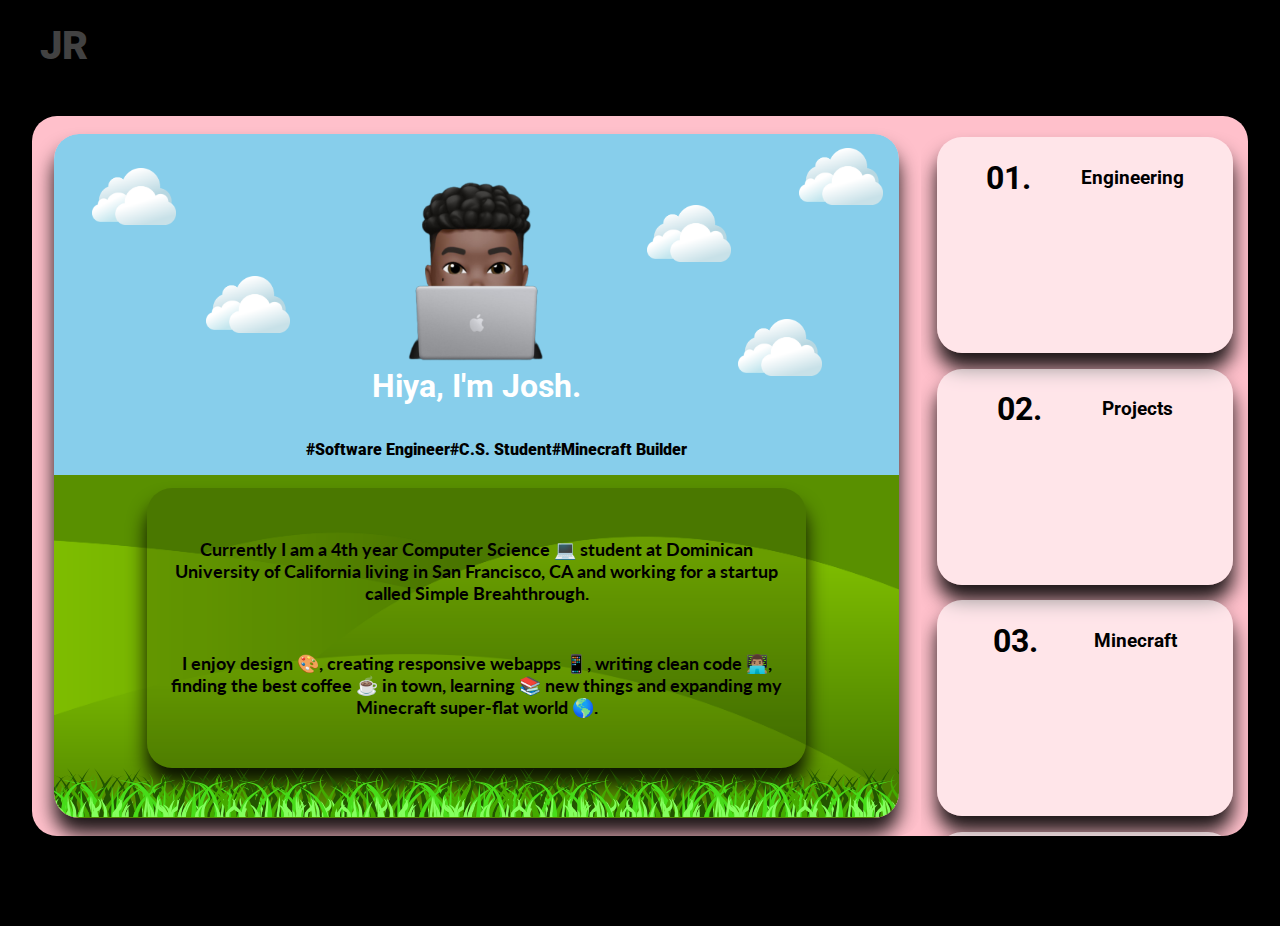
==== about-me/about-me.html @ 14663878 "updates to intro header spacing" ====
<!DOCTYPE html>
<html lang="en">
<head>
    <meta charset="UTF-8">
    <meta http-equiv="X-UA-Compatible" content="IE=edge">
    <meta name="viewport" content="width=device-width, initial-scale=1.0">
    <title>Josh Riley</title>
    <link rel="shortcut icon" type="image/jpg" href="../images/square.png"/>
    <!-- Google Fonts -->
    <link rel="preconnect" href="https://fonts.gstatic.com" crossorigin> 
    <link href="https://fonts.googleapis.com/css2?family=Lato:wght@900" rel="stylesheet">
    <link href="https://fonts.googleapis.com/css2?family=Roboto:wght@900&display=swap" rel="stylesheet">
    <!-- Stylesheet -->
    <link href="./about-me.css" rel="stylesheet">
    <!-- Animate.Css -->
    <link rel="stylesheet" href="https://cdnjs.cloudflare.com/ajax/libs/animate.css/4.1.1/animate.min.css"/>


</head>
    <body>
        <nav>
            <div class="Nav-Left">
                <a href="../index.html" class="NavLink">JR</a>
            </div>
            <div class="Nav-Right">
                <!-- <a class="NavLink">PROJECTS.</a>
                <a class="NavLink">ABOUT.</a> -->
            </div>
        </nav>
        <div class="About-Me-Container">
            <div class="About-Me-Info-Container animate__animated animate__slideInUp">
                <div class="About-Me-Left">
                    <div class="Left-Container animate__animated animate__zoomInUp">

                        <div class="Cloud-Container">
                            <div class="Left-Container-Header-Container">
                                <div class="LC-Header-Main">
                                    <img src="../images/ProfileImage.png">
                                    <h1>Hiya, I'm Josh.</h1>
                                </div>
                                <div class="LC-Header-Footer">
                                    <ul class="Cat-List">
                                        <li>#Software Engineer</li>
                                        <li>#C.S. Student</li>
                                        <li>#Minecraft Builder</li>
                                    </ul>
                                </div>
                            </div>
                        </div>

                        <div class="Hills-Container">

                            <div class="Left-Container-Footer-Container">
                                <h4>
                                    Currently I am a 4th year Computer Science 💻 student at <a>Dominican University of California</a> living in San Francisco, CA and working for a startup called <a>Simple Breahthrough</a>.
                                </h4>
                                <h4>
                                    I enjoy design 🎨, creating responsive webapps 📱, writing clean code 👨🏽‍💻, finding the best coffee ☕️ in town, learning 📚 new things and expanding my Minecraft super-flat world 🌎.
                                </h4>
                                <!-- <h4>
                                    In my 3 years of coding, I have learned to ask clarifying questons when I need help, I have leaned on others experience and sought out mentorship from those willing to teach me, and I have learned that to get to where I am today and to where I want to go, I can count on my fellow Computer Scientists to help me get there.
                                </h4> -->
                            </div>
                            <div class="Grass-Footer"></div>
                        </div>

                    </div>
                </div>
                <div class="About-Me-Right">
                    <div class="Info-Card animate1 animate__animated animate__zoomInUp">
                        <div class="Info-Card-Header">
                            <h1>01.</h1>
                            <h3>Engineering</h3>
                        </div>
                        <div class="Info-Card-Content">
                        </div>
                    </div>

                    <div class="Info-Card animate2 animate__animated animate__zoomInUp">
                        <div class="Info-Card-Header">
                            <h1>02.</h1>
                            <h3>Projects</h3>
                        </div>
                        <div class="Info-Card-Content">
                        </div>
                    </div>

                    <div class="Info-Card animate3 animate__animated animate__zoomInUp">
                        <div class="Info-Card-Header">
                            <h1>03.</h1>
                            <h3>Minecraft</h3>
                        </div>
                        <div class="Info-Card-Content">
                        </div>
                    </div>

                    <div class="Info-Card animate4 animate__animated animate__zoomInUp">
                        <div class="Info-Card-Header">
                            <h1>04.</h1>
                            <h3>Fun Stuff</h3>
                        </div>
                        <div class="Info-Card-Content">
                        </div>
                    </div>

                </div>
            </div>
        </div>
    </body>
    <script src="./index.js"></script>
</html>
---- about-me/about-me.css ----
html {
    font-family: 'Roboto', sans-serif;
    background-color: black;
    padding-left: 0;
    margin: 0;
    overflow: hidden;
}

body {
    background-color: black;
    padding: 0;
    margin: 0;
}

/* Navbar */
nav {
    width: 100vw;
    height: 10vh;
    position: fixed;
    font-weight: 900;
    color: rgb(66, 66, 66);
    display: flex;
    justify-content: space-between;
    background-color: black;
    align-items: center;
    font-family: 'Roboto', sans-serif;
}

.NavLink {
    text-decoration: none;
    transition: .5s linear;
    color: rgb(66, 66, 66);
}

.NavLink:hover {
    color: #fda6b4;
    cursor: pointer;
}

.NavLink:active {
    text-decoration: none;
}

.Nav-Left {
    width: 5%;
    display: flex;
    justify-content: center;
    align-items: center;
    font-size: 2.5em;
    margin-left: 2.5%;

}

.Nav-Right {
    width: 20%;
    display: flex;
    justify-content: space-evenly;
    align-items: center;
    font-size: 1.5em;
}

/* About Me */
.About-Me-Container {
    height: 100vh;
    width: 100vw;
    padding-top: 2%;
    background-color: black;
    display: flex;
    justify-content: center;
    align-items: center;
    --animate-duration: .25s;
}

.About-Me-Info-Container {
    height: 80%;
    width: 95%;
    background-color: pink;
    overflow: hidden;
    border-radius: 25px;
    display: flex;
    justify-content: space-between;
}

.About-Me-Left {
    width: 75%;
    height: 100%;
    overflow: hidden;
    display: flex;
    justify-content: center;
    align-items: center;
    border-radius: 25px;
}

/* Left Container */
.Left-Container {
    height: 95%;
    width: 95%;
    border-radius: 25px;
    display: flex;
    justify-content: center;
    align-items: center;
    flex-direction: column;
    overflow: hidden;
    -webkit-box-shadow: 0px 16px 19px 0px rgba(0,0,0,0.89); 
    box-shadow: 0px 16px 19px 0px rgba(0,0,0,0.89);
    --animate-duration: .50s;
}


.Cloud-Container {
    background-image: url('../images/cloud.png'), url('../images/cloud.png'), url('../images/cloud.png'), url('../images/cloud.png'), url('../images/cloud.png');
    background-size: 10%;
    background-repeat: no-repeat;
    background-position: 5% 12%, 98% 5%, 20% 50%, 90% 65%, 78% 25%;
    display: flex;
    justify-content: center;
    align-items: center;
    height: fit-content;
    border-top-left-radius: 25px;
    border-top-right-radius: 25px;
    border-bottom-left-radius:0px;
    border-bottom-right-radius: 0px;
    animation: moveClouds 25s infinite;
    animation-timing-function: ease-in-out;
    background-color: skyblue;
    height: 50%;
    width: 100%;
    z-index: 99;
}

@-webkit-keyframes moveClouds {
    50% {
        background-position: 100% 12%, 0% 5%, 78.75% 50%, 15.25% 65%, 29.5% 25%;
    }
    100% {
        background-position: 5% 12%, 98% 5%, 20% 50%, 90% 65%, 78% 25%;
    }
}

.Left-Container-Header-Container {
    height: 90%;
    width: 50%;
    display: flex;
    justify-content: center;
    align-items: center;
    flex-direction: column;
    color: rgb(255, 255, 255);
}

.LC-Header-Main {
    width: 100%;
    height: 100%;
    display: flex;
    justify-content: center;
    align-items: center;
    flex-direction: column;
}

.LC-Header-Main img{
    height: auto;
    width: 50%;
    padding-top: 5%;
}

.LC-Header-Main h1 {
    margin-top: -5%;
}

.LC-Header-Footer {
    width: 100%;
    height: 15%;
    display: flex;
    justify-content: center;
    align-items: center;
}

.Cat-List {
    width: 100%;
    display: flex;
    justify-content: space-evenly;
    align-items: center;
    flex-direction: row;
    list-style: none;
    color: rgb(0, 0, 0);
    font-weight: 900;
}

/* Hills */
.Hills-Container {
    height: 50%;
    width: 100%;
    border-bottom-left-radius: 25px;
    border-bottom-right-radius: 25px;
    background-image: url('../images/Hills.png');
    background-size: cover;
    background-repeat: no-repeat;
    background-position: center;
    background-color: rgb(89,144,0);
    display: flex;
    justify-content: center;
    flex-direction: column;
    align-items: center;
    padding-top: 1.5%;
}

.Left-Container-Footer-Container {
    height: 85%;
    width: 75%;
    color: rgb(0, 0, 0);
    font-size: 2vh;
    font-weight: 900;
    font-family: 'Lato', sans-serif;
    display: flex;
    justify-content: center;
    align-items: center;
    flex-direction: column;
    border-radius: 25px;
    background-color: rgba(0, 0, 0, 0.164);
    -webkit-box-shadow: 0px 16px 19px 0px rgba(0,0,0,0.89); 
    box-shadow: 0px 16px 19px 0px rgba(0,0,0,0.89);
    z-index: 0;
    text-align: center;
    padding-left: 1.5%;
    padding-right: 1.5%;
}

/* Grass Footer */
.Grass-Footer {
    width: 100%;
    height: 15%;
    background-image: url('../images/Grass.svg') , url('../images/Grass.svg');
    background-position: 100% 100%, 90% 100%;
    background-repeat: repeat-x, repeat-x;
    border-bottom-left-radius: 25px;
    border-bottom-right-radius: 25px;
    animation: moveGrass 5s infinite;
    animation-timing-function: ease-in-out;
    position: relative;
    bottom: 0;
    margin-bottom: 0;
    z-index: 99;
}

@-webkit-keyframes moveGrass {
    50% {
        background-position: 90% 100%, 100% 100%;
    }
    100% {
        background-position: 100% 100%, 90% 100%;
    }
}

.About-Me-Right {
    width: 25%;
    height: 100%;
    padding-right: 2.5%;
    padding-top: .5%;
    overflow: scroll;
}

.Info-Card  {
    height: 30%;
    width: 100%;
    margin: 5.25%;
    border-radius: 25px;
    background-color: rgba(255, 255, 255, 0.582);
    color: black;
    -webkit-box-shadow: 0px 16px 19px 0px rgba(0,0,0,0.89); 
    box-shadow: 0px 16px 19px 0px rgba(0,0,0,0.89);
}

.animate1 {
    --animate-duration: 1s;
}
.animate2 {
    --animate-duration: 1.25s;
}
.animate3 {
    --animate-duration: 1.50s;
}
.animate4 {
    --animate-duration: 1.75s;
}

.Info-Card-Header {
    display: flex;
    align-items: center;
    justify-content: space-evenly;
    width: 100%;
    font-weight: 900;
}
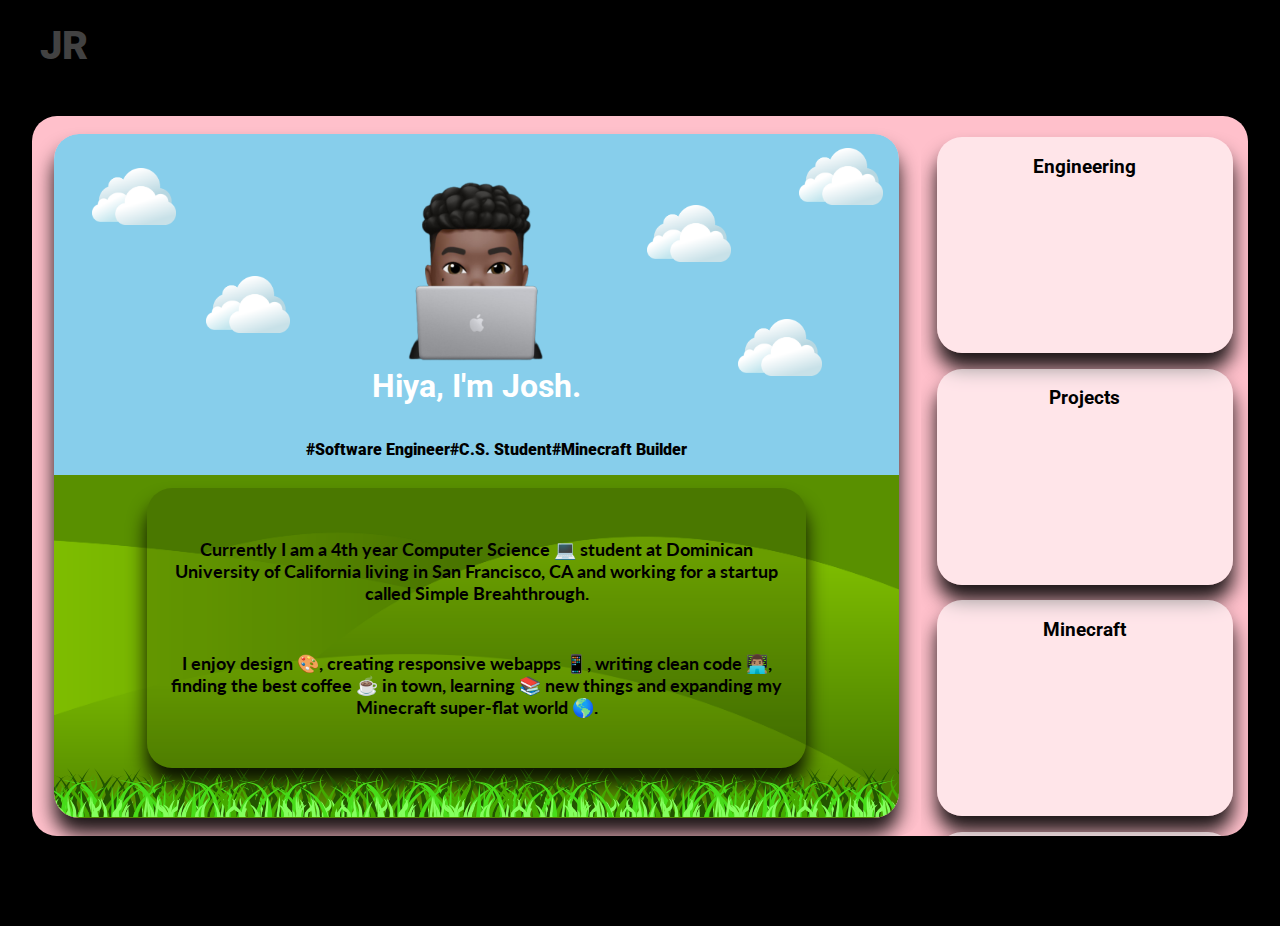
==== commit 6fa3554c: "update to about section on homepage" ====
--- a/about-me/about-me.html
+++ b/about-me/about-me.html
@@ -28,7 +28,7 @@
             </div>
         </nav>
         <div class="About-Me-Container">
-            <div class="About-Me-Info-Container animate__animated animate__slideInUp">
+            <div class="About-Me-Info-Container animate__animated animate__zoomInUp">
                 <div class="About-Me-Left">
                     <div class="Left-Container animate__animated animate__zoomInUp">
 
@@ -69,7 +69,6 @@
                 <div class="About-Me-Right">
                     <div class="Info-Card animate1 animate__animated animate__zoomInUp">
                         <div class="Info-Card-Header">
-                            <h1>01.</h1>
                             <h3>Engineering</h3>
                         </div>
                         <div class="Info-Card-Content">
@@ -78,7 +77,6 @@
 
                     <div class="Info-Card animate2 animate__animated animate__zoomInUp">
                         <div class="Info-Card-Header">
-                            <h1>02.</h1>
                             <h3>Projects</h3>
                         </div>
                         <div class="Info-Card-Content">
@@ -87,7 +85,6 @@
 
                     <div class="Info-Card animate3 animate__animated animate__zoomInUp">
                         <div class="Info-Card-Header">
-                            <h1>03.</h1>
                             <h3>Minecraft</h3>
                         </div>
                         <div class="Info-Card-Content">
@@ -96,7 +93,6 @@
 
                     <div class="Info-Card animate4 animate__animated animate__zoomInUp">
                         <div class="Info-Card-Header">
-                            <h1>04.</h1>
                             <h3>Fun Stuff</h3>
                         </div>
                         <div class="Info-Card-Content">
--- a/about-me/about-me.css
+++ b/about-me/about-me.css
@@ -285,7 +285,7 @@
 .Info-Card-Header {
     display: flex;
     align-items: center;
-    justify-content: space-evenly;
-    width: 100%;
-    font-weight: 900;
-}
+    justify-content: center;
+    width: 100%;
+    font-weight: 900;
+}
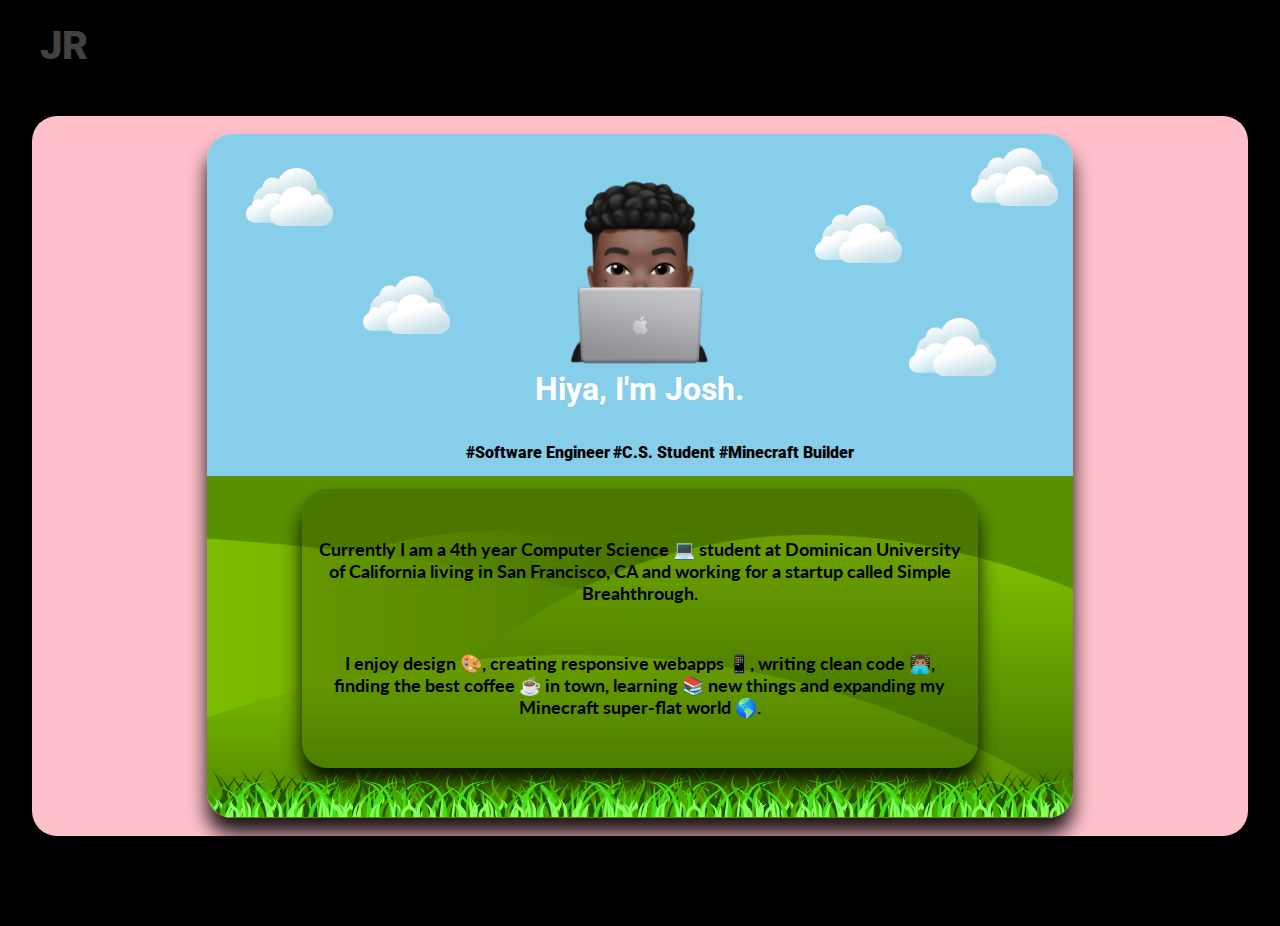
==== commit 89bc05df: "quick fixes to header and about me fun" ====
--- a/about-me/about-me.html
+++ b/about-me/about-me.html
@@ -22,17 +22,12 @@
             <div class="Nav-Left">
                 <a href="../index.html" class="NavLink">JR</a>
             </div>
-            <div class="Nav-Right">
-                <!-- <a class="NavLink">PROJECTS.</a>
-                <a class="NavLink">ABOUT.</a> -->
-            </div>
         </nav>
         <div class="About-Me-Container">
             <div class="About-Me-Info-Container animate__animated animate__zoomInUp">
                 <div class="About-Me-Left">
                     <div class="Left-Container animate__animated animate__zoomInUp">
-
-                        <div class="Cloud-Container">
+                        <div class="Sky-Container">
                             <div class="Left-Container-Header-Container">
                                 <div class="LC-Header-Main">
                                     <img src="../images/ProfileImage.png">
@@ -47,9 +42,7 @@
                                 </div>
                             </div>
                         </div>
-
                         <div class="Hills-Container">
-
                             <div class="Left-Container-Footer-Container">
                                 <h4>
                                     Currently I am a 4th year Computer Science 💻 student at <a>Dominican University of California</a> living in San Francisco, CA and working for a startup called <a>Simple Breahthrough</a>.
@@ -57,16 +50,12 @@
                                 <h4>
                                     I enjoy design 🎨, creating responsive webapps 📱, writing clean code 👨🏽‍💻, finding the best coffee ☕️ in town, learning 📚 new things and expanding my Minecraft super-flat world 🌎.
                                 </h4>
-                                <!-- <h4>
-                                    In my 3 years of coding, I have learned to ask clarifying questons when I need help, I have leaned on others experience and sought out mentorship from those willing to teach me, and I have learned that to get to where I am today and to where I want to go, I can count on my fellow Computer Scientists to help me get there.
-                                </h4> -->
                             </div>
                             <div class="Grass-Footer"></div>
                         </div>
-
                     </div>
                 </div>
-                <div class="About-Me-Right">
+                <!-- <div class="About-Me-Right">
                     <div class="Info-Card animate1 animate__animated animate__zoomInUp">
                         <div class="Info-Card-Header">
                             <h3>Engineering</h3>
@@ -74,7 +63,6 @@
                         <div class="Info-Card-Content">
                         </div>
                     </div>
-
                     <div class="Info-Card animate2 animate__animated animate__zoomInUp">
                         <div class="Info-Card-Header">
                             <h3>Projects</h3>
@@ -82,7 +70,6 @@
                         <div class="Info-Card-Content">
                         </div>
                     </div>
-
                     <div class="Info-Card animate3 animate__animated animate__zoomInUp">
                         <div class="Info-Card-Header">
                             <h3>Minecraft</h3>
@@ -90,7 +77,6 @@
                         <div class="Info-Card-Content">
                         </div>
                     </div>
-
                     <div class="Info-Card animate4 animate__animated animate__zoomInUp">
                         <div class="Info-Card-Header">
                             <h3>Fun Stuff</h3>
@@ -98,8 +84,7 @@
                         <div class="Info-Card-Content">
                         </div>
                     </div>
-
-                </div>
+                </div> -->
             </div>
         </div>
     </body>
--- a/about-me/about-me.css
+++ b/about-me/about-me.css
@@ -4,6 +4,12 @@
     padding-left: 0;
     margin: 0;
     overflow: hidden;
+    -ms-overflow-style: none;
+    scrollbar-width: none;
+}
+
+html::-webkit-scrollbar {
+    display: none;
 }
 
 body {
@@ -51,14 +57,6 @@
 
 }
 
-.Nav-Right {
-    width: 20%;
-    display: flex;
-    justify-content: space-evenly;
-    align-items: center;
-    font-size: 1.5em;
-}
-
 /* About Me */
 .About-Me-Container {
     height: 100vh;
@@ -78,7 +76,8 @@
     overflow: hidden;
     border-radius: 25px;
     display: flex;
-    justify-content: space-between;
+    justify-content: center;
+    /* justify-content: space-between; */
 }
 
 .About-Me-Left {
@@ -107,7 +106,7 @@
 }
 
 
-.Cloud-Container {
+.Sky-Container {
     background-image: url('../images/cloud.png'), url('../images/cloud.png'), url('../images/cloud.png'), url('../images/cloud.png'), url('../images/cloud.png');
     background-size: 10%;
     background-repeat: no-repeat;
@@ -255,7 +254,14 @@
     height: 100%;
     padding-right: 2.5%;
     padding-top: .5%;
-    overflow: scroll;
+    overflow-y: scroll;
+    overflow-x: hidden;
+    -ms-overflow-style: none;
+    scrollbar-width: none;
+}
+
+.About-Me-Right::-webkit-scrollbar {
+display: none;
 }
 
 .Info-Card  {
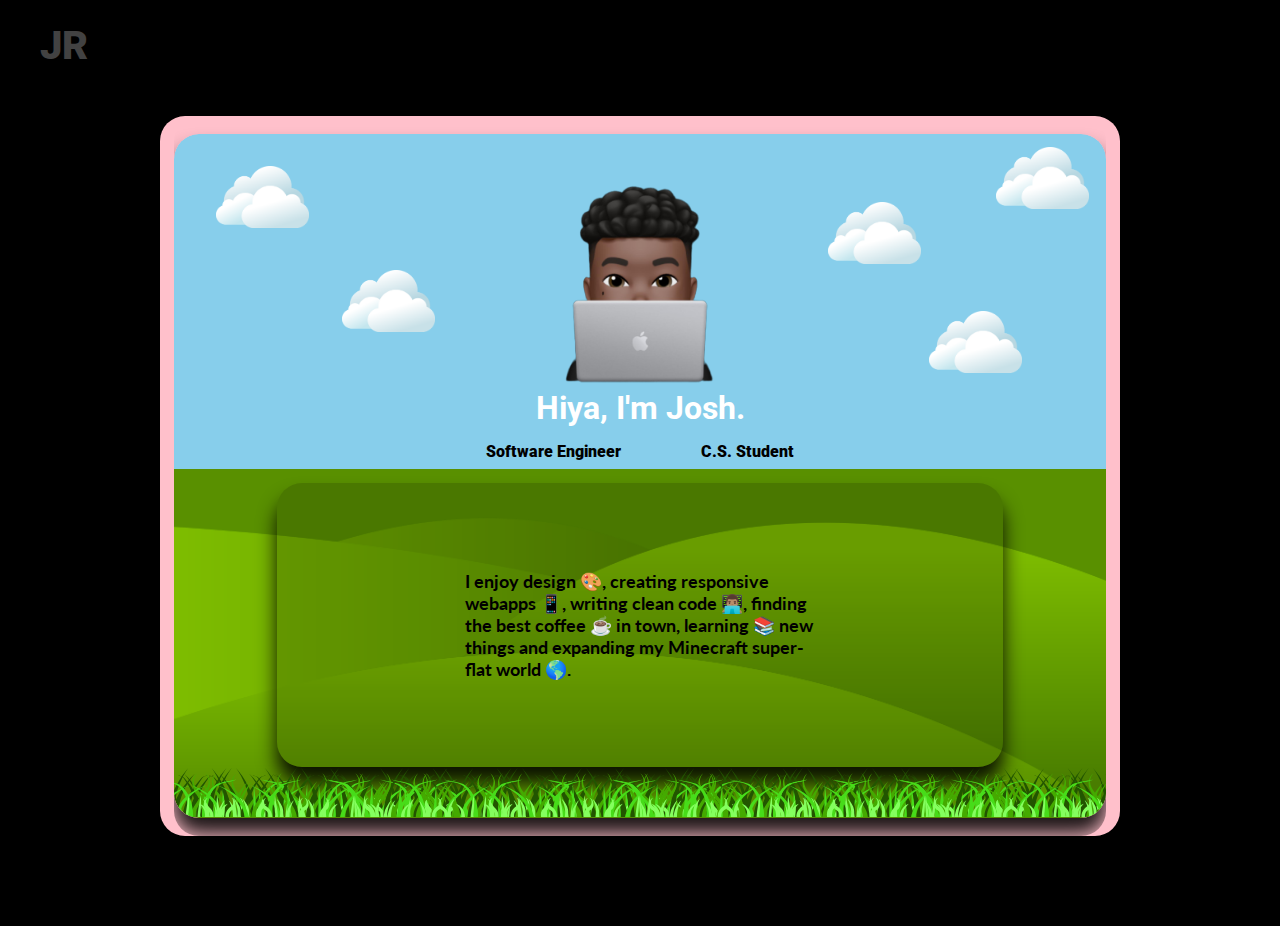
==== commit 5936f6bd: "updated homepage, responsiveness on secret page, and global css changes" ====
--- a/about-me/about-me.html
+++ b/about-me/about-me.html
@@ -34,20 +34,20 @@
                                     <h1>Hiya, I'm Josh.</h1>
                                 </div>
                                 <div class="LC-Header-Footer">
-                                    <ul class="Cat-List">
-                                        <li>#Software Engineer</li>
-                                        <li>#C.S. Student</li>
-                                        <li>#Minecraft Builder</li>
-                                    </ul>
+                                    <div class="Cat-List">
+                                        <a>Software Engineer</a>
+                                        <a>C.S. Student</a>
+                                        <!-- <a id="Cat-List-El">Minecrafter</a> -->
+                                    </div>
                                 </div>
                             </div>
                         </div>
                         <div class="Hills-Container">
                             <div class="Left-Container-Footer-Container">
-                                <h4>
+                                <!-- <h4 class="Left-Container-Footer-Container-First-P">
                                     Currently I am a 4th year Computer Science 💻 student at <a>Dominican University of California</a> living in San Francisco, CA and working for a startup called <a>Simple Breahthrough</a>.
-                                </h4>
-                                <h4>
+                                </h4> -->
+                                <h4 class="Left-Container-Footer-Container-Second-P">
                                     I enjoy design 🎨, creating responsive webapps 📱, writing clean code 👨🏽‍💻, finding the best coffee ☕️ in town, learning 📚 new things and expanding my Minecraft super-flat world 🌎.
                                 </h4>
                             </div>
--- a/about-me/about-me.css
+++ b/about-me/about-me.css
@@ -71,17 +71,16 @@
 
 .About-Me-Info-Container {
     height: 80%;
-    width: 95%;
+    width: 75%;
     background-color: pink;
     overflow: hidden;
     border-radius: 25px;
     display: flex;
     justify-content: center;
-    /* justify-content: space-between; */
 }
 
 .About-Me-Left {
-    width: 75%;
+    width: 97%;
     height: 100%;
     overflow: hidden;
     display: flex;
@@ -93,7 +92,7 @@
 /* Left Container */
 .Left-Container {
     height: 95%;
-    width: 95%;
+    width: 100%!important;
     border-radius: 25px;
     display: flex;
     justify-content: center;
@@ -119,7 +118,7 @@
     border-top-right-radius: 25px;
     border-bottom-left-radius:0px;
     border-bottom-right-radius: 0px;
-    animation: moveClouds 25s infinite;
+    animation: moveClouds 50s infinite;
     animation-timing-function: ease-in-out;
     background-color: skyblue;
     height: 50%;
@@ -174,7 +173,7 @@
 }
 
 .Cat-List {
-    width: 100%;
+    width: 100vw;
     display: flex;
     justify-content: space-evenly;
     align-items: center;
@@ -223,6 +222,11 @@
     padding-right: 1.5%;
 }
 
+.Left-Container-Footer-Container-Second-P {
+    width: 50%;
+    text-align: left;
+}
+
 /* Grass Footer */
 .Grass-Footer {
     width: 100%;
@@ -232,7 +236,7 @@
     background-repeat: repeat-x, repeat-x;
     border-bottom-left-radius: 25px;
     border-bottom-right-radius: 25px;
-    animation: moveGrass 5s infinite;
+    animation: moveGrass 15s infinite;
     animation-timing-function: ease-in-out;
     position: relative;
     bottom: 0;
@@ -295,3 +299,44 @@
     width: 100%;
     font-weight: 900;
 }
+
+/* @media screen and (max-width: 480px) {
+    .Nav-Left {
+        padding-left: 5%;
+    }
+    .LC-Header-Main {
+        height: 25vh;
+    }
+    .LC-Header-Main img {
+        width: 25vw;
+    }
+    .LC-Header-Main h1 {
+        width: 100vw;
+        text-align: center;
+    }
+    .LC-Header-Footer {
+        max-width: 100vw;
+        min-width: 75vw;
+        height: 15%;
+        padding: 0%;
+        text-align: center;
+    }
+
+    .Cat-List {
+        display: flex;
+        align-items: center;
+        list-style: none;
+        color: rgb(0, 0, 0);
+        font-weight: 900;
+    }
+    #Cat-List-El {
+        display: none;
+    }
+    .Left-Container-Footer-Container-First-P {
+        display: none;
+    }
+    .Left-Container-Footer-Container-Second-P {
+        text-align: left;
+    }
+}
+ */
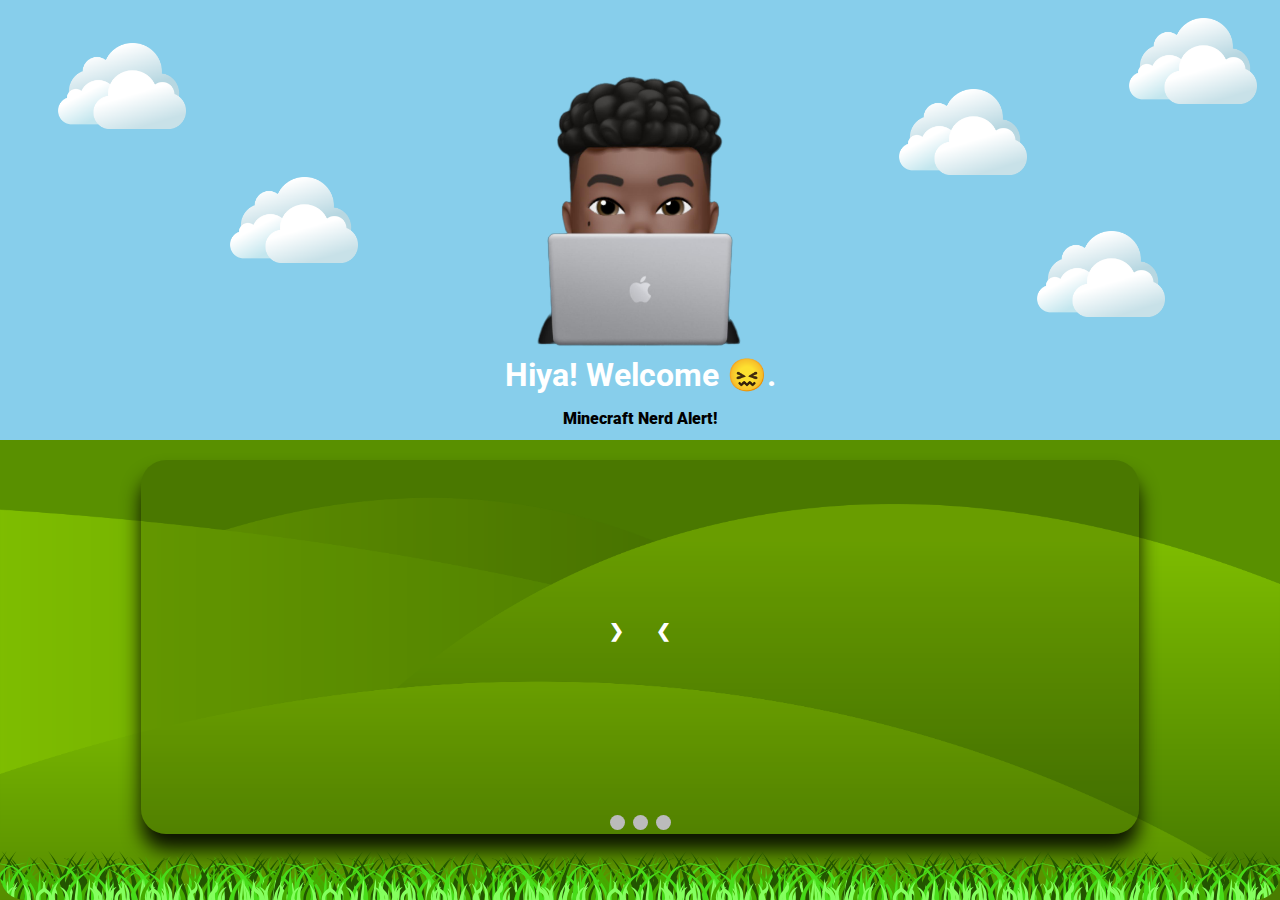
==== commit 91fada85: "feat: added photo gallery" ====
--- a/about-me/about-me.html
+++ b/about-me/about-me.html
@@ -4,7 +4,7 @@
     <meta charset="UTF-8">
     <meta http-equiv="X-UA-Compatible" content="IE=edge">
     <meta name="viewport" content="width=device-width, initial-scale=1.0">
-    <title>Josh Riley</title>
+    <title>About JR</title>
     <link rel="shortcut icon" type="image/jpg" href="../images/square.png"/>
     <!-- Google Fonts -->
     <link rel="preconnect" href="https://fonts.gstatic.com" crossorigin> 
@@ -31,60 +31,56 @@
                             <div class="Left-Container-Header-Container">
                                 <div class="LC-Header-Main">
                                     <img src="../images/ProfileImage.png">
-                                    <h1>Hiya, I'm Josh.</h1>
+                                    <h1>Hiya! Welcome 😖.</h1>
                                 </div>
                                 <div class="LC-Header-Footer">
                                     <div class="Cat-List">
-                                        <a>Software Engineer</a>
-                                        <a>C.S. Student</a>
-                                        <!-- <a id="Cat-List-El">Minecrafter</a> -->
+                                        <a>Minecraft Nerd Alert!</a>
                                     </div>
                                 </div>
                             </div>
                         </div>
                         <div class="Hills-Container">
                             <div class="Left-Container-Footer-Container">
-                                <!-- <h4 class="Left-Container-Footer-Container-First-P">
-                                    Currently I am a 4th year Computer Science 💻 student at <a>Dominican University of California</a> living in San Francisco, CA and working for a startup called <a>Simple Breahthrough</a>.
-                                </h4> -->
-                                <h4 class="Left-Container-Footer-Container-Second-P">
-                                    I enjoy design 🎨, creating responsive webapps 📱, writing clean code 👨🏽‍💻, finding the best coffee ☕️ in town, learning 📚 new things and expanding my Minecraft super-flat world 🌎.
-                                </h4>
+                                <!-- Slideshow container -->
+                                <div class="slideshow-container">
+
+                                <!-- Full-width images with number and caption text -->
+                                <div class="mySlides fade">
+                                    <div class="numbertext">1 / 3</div>
+                                    <img src="img1.jpg" style="width:100%">
+                                    <div class="text">Caption Text</div>
+                                </div>
+
+                                <div class="mySlides fade">
+                                    <div class="numbertext">2 / 3</div>
+                                    <img src="img2.jpg" style="width:100%">
+                                    <div class="text">Caption Two</div>
+                                </div>
+
+                                <div class="mySlides fade">
+                                    <div class="numbertext">3 / 3</div>
+                                    <img src="img3.jpg" style="width:100%">
+                                    <div class="text">Caption Three</div>
+                                </div>
+
+                                <!-- Next and previous buttons -->
+                                <a class="prev" onclick="plusSlides(-1)">&#10094;</a>
+                                <a class="next" onclick="plusSlides(1)">&#10095;</a>
+                                </div>
+                                <br>
+
+                                <!-- The dots/circles -->
+                                <div style="text-align:center">
+                                <span class="dot" onclick="currentSlide(1)"></span> 
+                                <span class="dot" onclick="currentSlide(2)"></span> 
+                                <span class="dot" onclick="currentSlide(3)"></span> 
+                                </div>
                             </div>
                             <div class="Grass-Footer"></div>
                         </div>
                     </div>
                 </div>
-                <!-- <div class="About-Me-Right">
-                    <div class="Info-Card animate1 animate__animated animate__zoomInUp">
-                        <div class="Info-Card-Header">
-                            <h3>Engineering</h3>
-                        </div>
-                        <div class="Info-Card-Content">
-                        </div>
-                    </div>
-                    <div class="Info-Card animate2 animate__animated animate__zoomInUp">
-                        <div class="Info-Card-Header">
-                            <h3>Projects</h3>
-                        </div>
-                        <div class="Info-Card-Content">
-                        </div>
-                    </div>
-                    <div class="Info-Card animate3 animate__animated animate__zoomInUp">
-                        <div class="Info-Card-Header">
-                            <h3>Minecraft</h3>
-                        </div>
-                        <div class="Info-Card-Content">
-                        </div>
-                    </div>
-                    <div class="Info-Card animate4 animate__animated animate__zoomInUp">
-                        <div class="Info-Card-Header">
-                            <h3>Fun Stuff</h3>
-                        </div>
-                        <div class="Info-Card-Content">
-                        </div>
-                    </div>
-                </div> -->
             </div>
         </div>
     </body>
--- a/about-me/about-me.css
+++ b/about-me/about-me.css
@@ -27,9 +27,10 @@
     color: rgb(66, 66, 66);
     display: flex;
     justify-content: space-between;
-    background-color: black;
+    background-color: transparent;
     align-items: center;
     font-family: 'Roboto', sans-serif;
+    z-index: 99;
 }
 
 .NavLink {
@@ -61,7 +62,6 @@
 .About-Me-Container {
     height: 100vh;
     width: 100vw;
-    padding-top: 2%;
     background-color: black;
     display: flex;
     justify-content: center;
@@ -70,30 +70,26 @@
 }
 
 .About-Me-Info-Container {
-    height: 80%;
-    width: 75%;
-    background-color: pink;
+    height: 100%;
+    width: 100%;
     overflow: hidden;
-    border-radius: 25px;
     display: flex;
     justify-content: center;
 }
 
 .About-Me-Left {
-    width: 97%;
+    width: 100%;
     height: 100%;
     overflow: hidden;
     display: flex;
     justify-content: center;
     align-items: center;
-    border-radius: 25px;
 }
 
 /* Left Container */
 .Left-Container {
-    height: 95%;
+    height: 100%;
     width: 100%!important;
-    border-radius: 25px;
     display: flex;
     justify-content: center;
     align-items: center;
@@ -114,10 +110,6 @@
     justify-content: center;
     align-items: center;
     height: fit-content;
-    border-top-left-radius: 25px;
-    border-top-right-radius: 25px;
-    border-bottom-left-radius:0px;
-    border-bottom-right-radius: 0px;
     animation: moveClouds 50s infinite;
     animation-timing-function: ease-in-out;
     background-color: skyblue;
@@ -187,8 +179,6 @@
 .Hills-Container {
     height: 50%;
     width: 100%;
-    border-bottom-left-radius: 25px;
-    border-bottom-right-radius: 25px;
     background-image: url('../images/Hills.png');
     background-size: cover;
     background-repeat: no-repeat;
@@ -222,10 +212,106 @@
     padding-right: 1.5%;
 }
 
-.Left-Container-Footer-Container-Second-P {
-    width: 50%;
-    text-align: left;
-}
+/* Slideshow container */
+.slideshow-container {
+  max-width: 1000px;
+  position: relative;
+  margin: auto;
+}
+
+/* Hide the images by default */
+.mySlides {
+  display: none;
+}
+
+/* Next & previous buttons */
+.prev, .next {
+  cursor: pointer;
+  position: absolute;
+  top: 50%;
+  width: auto;
+  margin-top: -22px;
+  padding: 16px;
+  color: white;
+  font-weight: bold;
+  font-size: 18px;
+  transition: 0.6s ease;
+  border-radius: 0 3px 3px 0;
+  user-select: none;
+}
+
+/* Position the "next button" to the right */
+.next {
+  right: 0;
+  border-radius: 3px 0 0 3px;
+}
+
+/* On hover, add a black background color with a little bit see-through */
+.prev:hover, .next:hover {
+  background-color: rgba(0,0,0,0.8);
+}
+
+/* Caption text */
+.text {
+  color: #f2f2f2;
+  font-size: 15px;
+  padding: 8px 12px;
+  position: absolute;
+  bottom: 8px;
+  width: 100%;
+  text-align: center;
+}
+
+/* Number text (1/3 etc) */
+.numbertext {
+  color: #f2f2f2;
+  font-size: 12px;
+  padding: 8px 12px;
+  position: absolute;
+  top: 0;
+}
+
+/* The dots/bullets/indicators */
+.dot {
+  cursor: pointer;
+  height: 15px;
+  width: 15px;
+  margin: 0 2px;
+  background-color: #bbb;
+  border-radius: 50%;
+  display: inline-block;
+  transition: background-color 0.6s ease;
+}
+
+.active, .dot:hover {
+  background-color: #717171;
+}
+
+/* Fading animation */
+.fade {
+  animation-name: fade;
+  animation-duration: 1.5s;
+}
+
+@keyframes fade {
+  from {opacity: .4} 
+  to {opacity: 1}
+}
+
+
+
+
+
+
+
+
+
+
+
+
+
+
+
 
 /* Grass Footer */
 .Grass-Footer {
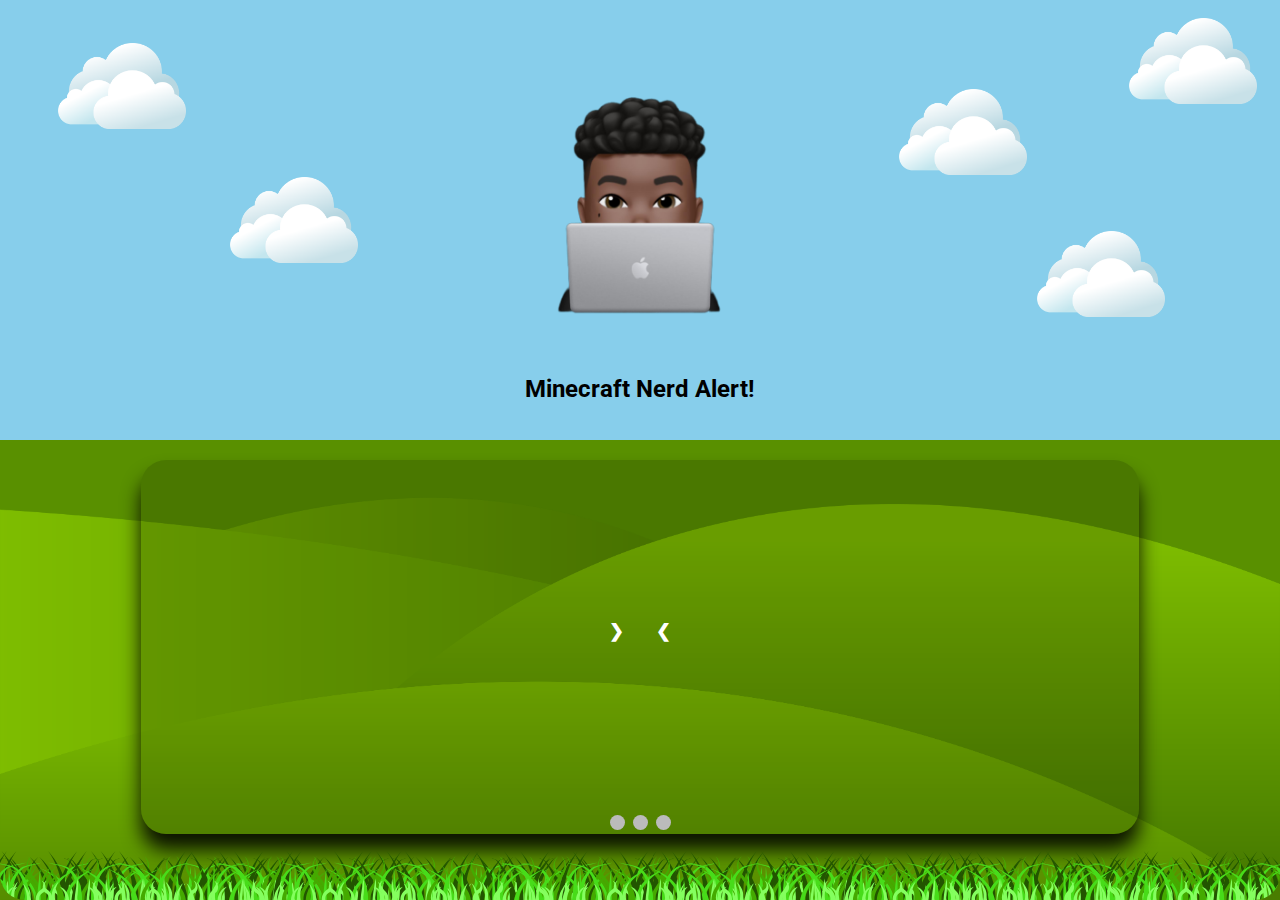
==== commit f648494c: "testing contact page" ====
--- a/about-me/about-me.html
+++ b/about-me/about-me.html
@@ -31,11 +31,10 @@
                             <div class="Left-Container-Header-Container">
                                 <div class="LC-Header-Main">
                                     <img src="../images/ProfileImage.png">
-                                    <h1>Hiya! Welcome 😖.</h1>
                                 </div>
                                 <div class="LC-Header-Footer">
                                     <div class="Cat-List">
-                                        <a>Minecraft Nerd Alert!</a>
+                                        <h2>Minecraft Nerd Alert!</h2>
                                     </div>
                                 </div>
                             </div>
--- a/about-me/about-me.css
+++ b/about-me/about-me.css
@@ -36,11 +36,12 @@
 .NavLink {
     text-decoration: none;
     transition: .5s linear;
-    color: rgb(66, 66, 66);
+    color: transparent;
+    -webkit-text-stroke: 2px black;
 }
 
 .NavLink:hover {
-    color: #fda6b4;
+    color: black;
     cursor: pointer;
 }
 
@@ -148,7 +149,7 @@
 
 .LC-Header-Main img{
     height: auto;
-    width: 50%;
+    width: 40%;
     padding-top: 5%;
 }
 
@@ -214,103 +215,89 @@
 
 /* Slideshow container */
 .slideshow-container {
-  max-width: 1000px;
-  position: relative;
-  margin: auto;
+    max-width: 1000px;
+    position: relative;
+    margin: auto;
 }
 
 /* Hide the images by default */
 .mySlides {
-  display: none;
+    display: none;
 }
 
 /* Next & previous buttons */
 .prev, .next {
-  cursor: pointer;
-  position: absolute;
-  top: 50%;
-  width: auto;
-  margin-top: -22px;
-  padding: 16px;
-  color: white;
-  font-weight: bold;
-  font-size: 18px;
-  transition: 0.6s ease;
-  border-radius: 0 3px 3px 0;
-  user-select: none;
+    cursor: pointer;
+    position: absolute;
+    top: 50%;
+    width: auto;
+    margin-top: -22px;
+    padding: 16px;
+    color: white;
+    font-weight: bold;
+    font-size: 18px;
+    transition: 0.6s ease;
+    border-radius: 0 3px 3px 0;
+    user-select: none;
 }
 
 /* Position the "next button" to the right */
 .next {
-  right: 0;
-  border-radius: 3px 0 0 3px;
+    right: 0;
+    border-radius: 3px 0 0 3px;
 }
 
 /* On hover, add a black background color with a little bit see-through */
 .prev:hover, .next:hover {
-  background-color: rgba(0,0,0,0.8);
+    background-color: rgba(0,0,0,0.8);
 }
 
 /* Caption text */
 .text {
-  color: #f2f2f2;
-  font-size: 15px;
-  padding: 8px 12px;
-  position: absolute;
-  bottom: 8px;
-  width: 100%;
-  text-align: center;
+    color: #f2f2f2;
+    font-size: 15px;
+    padding: 8px 12px;
+    position: absolute;
+    bottom: 8px;
+    width: 100%;
+    text-align: center;
 }
 
 /* Number text (1/3 etc) */
 .numbertext {
-  color: #f2f2f2;
-  font-size: 12px;
-  padding: 8px 12px;
-  position: absolute;
-  top: 0;
+    color: #f2f2f2;
+    font-size: 12px;
+    padding: 8px 12px;
+    position: absolute;
+    top: 0;
 }
 
 /* The dots/bullets/indicators */
 .dot {
-  cursor: pointer;
-  height: 15px;
-  width: 15px;
-  margin: 0 2px;
-  background-color: #bbb;
-  border-radius: 50%;
-  display: inline-block;
-  transition: background-color 0.6s ease;
+    cursor: pointer;
+    height: 15px;
+    width: 15px;
+    margin: 0 2px;
+    background-color: #bbb;
+    border-radius: 50%;
+    display: inline-block;
+    transition: background-color 0.6s ease;
 }
 
 .active, .dot:hover {
-  background-color: #717171;
+    background-color: #717171;
 }
 
 /* Fading animation */
 .fade {
-  animation-name: fade;
-  animation-duration: 1.5s;
+    animation-name: fade;
+    animation-duration: 1.5s;
 }
 
 @keyframes fade {
-  from {opacity: .4} 
-  to {opacity: 1}
-}
-
-
-
-
-
-
-
-
-
-
-
-
-
-
+    from {opacity: .4} 
+    to {opacity: 1}
+}
 
 
 /* Grass Footer */
@@ -384,45 +371,4 @@
     justify-content: center;
     width: 100%;
     font-weight: 900;
-}
-
-/* @media screen and (max-width: 480px) {
-    .Nav-Left {
-        padding-left: 5%;
-    }
-    .LC-Header-Main {
-        height: 25vh;
-    }
-    .LC-Header-Main img {
-        width: 25vw;
-    }
-    .LC-Header-Main h1 {
-        width: 100vw;
-        text-align: center;
-    }
-    .LC-Header-Footer {
-        max-width: 100vw;
-        min-width: 75vw;
-        height: 15%;
-        padding: 0%;
-        text-align: center;
-    }
-
-    .Cat-List {
-        display: flex;
-        align-items: center;
-        list-style: none;
-        color: rgb(0, 0, 0);
-        font-weight: 900;
-    }
-    #Cat-List-El {
-        display: none;
-    }
-    .Left-Container-Footer-Container-First-P {
-        display: none;
-    }
-    .Left-Container-Footer-Container-Second-P {
-        text-align: left;
-    }
-}
- */
+}